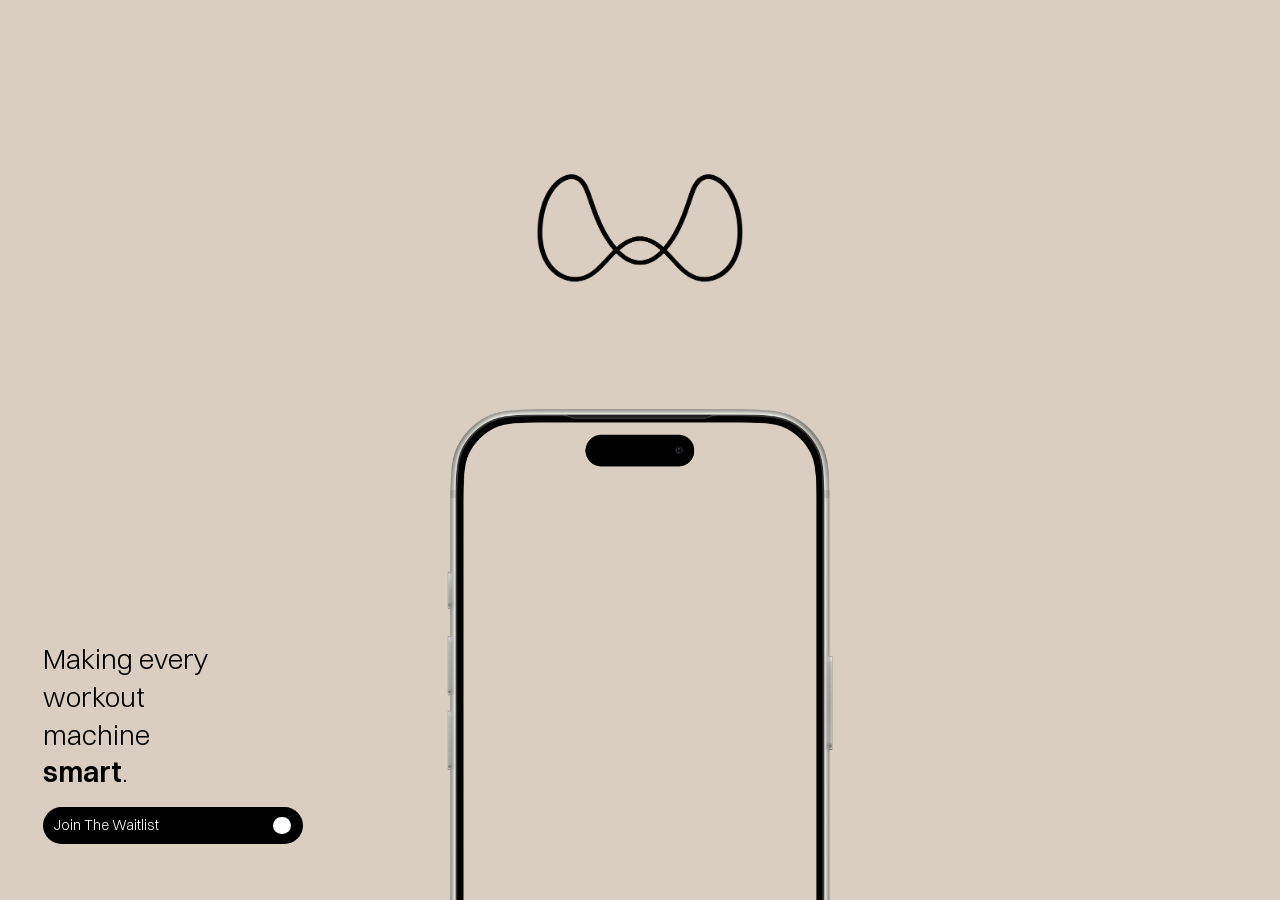
==== index.html @ 8e2dcf3c "1.0.2026 | first update" ====
<!DOCTYPE html>
<html lang="en">
<head>
<meta charset="utf-8">
<meta name="viewport" content="width=device-width, initial-scale=1, viewport-fit=cover">
<title>GymAI — Making every workout machine smart.</title>
<meta name="description" content="GymAI is making every workout machine smart. Join the waitlist.">
<meta name="theme-color" content="#dacec2">

<meta property="og:title" content="GymAI">
<meta property="og:description" content="Making every workout machine smart.">
<meta property="og:type" content="website">

<link rel="icon" href="Assets/gymai_logo_transparent_v02_8.17.2026.PNG">
<link rel="preload" href="Fonts/Switzer-Light.ttf" as="font" type="font/ttf" crossorigin>
<link rel="preload" href="Fonts/Switzer-Semibold.ttf" as="font" type="font/ttf" crossorigin>
<link rel="stylesheet" href="styles.css">
</head>
<body>

  <main class="stage">

    <!-- Logo — desktop: 288px @ y119, centered · mobile: 204px @ y102, centered -->
    <img class="logo"
         src="Assets/gymai_logo_transparent_v02_8.17.2026.PNG"
         alt="GymAI">

    <!-- Phone mockup. The PNG has a transparent screen aperture; .phone-screen sits
         behind it and is where the product video goes. -->
    <div class="phone">
      <div class="phone-screen">
        <!-- PRODUCT VIDEO — drop the file in Assets/ and uncomment.
        <video class="phone-video"
               autoplay muted loop playsinline
               preload="metadata"
               poster="Assets/product-poster.jpg">
          <source src="Assets/product.webm" type="video/webm">
          <source src="Assets/product.mp4"  type="video/mp4">
        </video>
        -->
      </div>
      <img class="phone-frame"
           src="Assets/iPhone%2017%20Pro%20Silver%20(2).png"
           alt=""
           aria-hidden="true">
    </div>

    <!-- Copy + CTA. Desktop: bottom-left, 32px. Mobile: tagline centered under the
         logo at 16px, CTA pinned to the bottom-left. -->
    <p class="tagline">Making every workout machine <strong>smart</strong>.</p>

    <a class="cta" href="#waitlist">
      <span class="cta-label">Join The Waitlist</span>
      <span class="cta-dot" aria-hidden="true"></span>
    </a>

  </main>

</body>
</html>
---- styles.css ----
/* ==========================================================================
   GymAI — landing page
   Built 1:1 from the Figma frames:
     desktop  "Desktop - 1"          1440 x 1024   (node 3:6)
     mobile   "iPhone 14 & 15 Pro"    393 x  852   (node 4:107)

   Layout model
   ------------
   Every measurement below is the literal Figma pixel value multiplied by a
   single scale unit `--s`, so the composition keeps its exact proportions at
   any viewport size instead of reflowing.

     desktop  --s = min(100svh/1024, 100vw/1000)
     mobile   --s = min(100vw/393,   100svh/700)

   On desktop the scale is height-driven (the width term only engages below
   ~1000px), which is what keeps the phone occupying the same percentage of
   the screen as it does in the design — 89.5% of viewport height, top edge
   at 44.9%. On mobile it is width-driven, holding the phone at 90.6% of
   viewport width, and only shrinks on unusually short viewports.

   Elements are anchored the way the design reads: logo and phone to the top,
   copy and CTA to the bottom-left, so nothing collides as the window changes.
   ========================================================================== */

@font-face {
  font-family: "Switzer";
  src: url("Fonts/Switzer-Light.ttf") format("truetype");
  font-weight: 300;
  font-style: normal;
  font-display: swap;
}

@font-face {
  font-family: "Switzer";
  src: url("Fonts/Switzer-Semibold.ttf") format("truetype");
  font-weight: 600;
  font-style: normal;
  font-display: swap;
}

:root {
  --beige: #dacec2;
  --ink: #000000;
  --on-ink: #ffffff;

  /* Screen aperture of "iPhone 17 Pro Silver (2).png" (1319 x 2748), measured
     from the alpha channel: x 57–1262, y 63–2684, corner radius ~190px. */
  --screen-left: 4.322%;
  --screen-top: 2.293%;
  --screen-width: 91.433%;
  --screen-height: 95.415%;
  --screen-radius-ratio: 0.14405; /* 190 / 1319, i.e. a fraction of phone width */
}

*,
*::before,
*::after {
  box-sizing: border-box;
}

html,
body {
  height: 100%;
  margin: 0;
}

body {
  background: var(--beige);
  color: var(--ink);
  font-family: "Switzer", system-ui, -apple-system, "Segoe UI", sans-serif;
  font-weight: 300;
  -webkit-font-smoothing: antialiased;
  -moz-osx-font-smoothing: grayscale;
  text-rendering: optimizeLegibility;
}

/* --------------------------------------------------------------------------
   Stage — mobile first (Figma frame 393 x 852)
   -------------------------------------------------------------------------- */

.stage {
  --s: min(100vw / 393, 100vh / 700);
  --s: min(100vw / 393, 100svh / 700);
  --pw: calc(356 * var(--s)); /* phone width */

  position: relative;
  width: 100%;
  height: 100vh;
  height: 100svh;
  overflow: hidden;
}

/* Logo — 204 square, centered, top 102 */
.logo {
  position: absolute;
  top: calc(102 * var(--s));
  left: 50%;
  transform: translateX(-50%);
  width: calc(204 * var(--s));
  height: calc(204 * var(--s));
  object-fit: contain;
  pointer-events: none;
  user-select: none;
}

/* Phone — 356 wide, top 355, horizontally centered, bleeding off the bottom */
.phone {
  position: absolute;
  top: calc(355 * var(--s));
  left: 50%;
  transform: translateX(-50%);
  width: var(--pw);
}

.phone-frame {
  position: relative;
  z-index: 1;
  display: block;
  width: 100%;
  height: auto;
  pointer-events: none;
  user-select: none;
}

/* Sits behind the frame and shows through its transparent screen aperture. */
.phone-screen {
  position: absolute;
  z-index: 0;
  top: var(--screen-top);
  left: var(--screen-left);
  width: var(--screen-width);
  height: var(--screen-height);
  overflow: hidden;
  border-radius: calc(var(--pw) * var(--screen-radius-ratio));
}

.phone-video {
  display: block;
  width: 100%;
  height: 100%;
  object-fit: cover;
}

/* Tagline — 16px, centered, block centre at y 306, 203 wide */
.tagline {
  position: absolute;
  top: calc(306 * var(--s));
  left: 50%;
  transform: translate(-50%, -50%);
  width: calc(203 * var(--s));
  margin: 0;
  font-size: calc(16 * var(--s));
  line-height: 1.34;
  text-align: center;
  text-wrap: pretty;
}

.tagline strong {
  font-weight: 600;
}

/* CTA pill — 235 x 42, radius 45, left 15, 20 from the bottom */
.cta {
  position: absolute;
  left: calc(15 * var(--s));
  bottom: calc(20 * var(--s));
  z-index: 2;

  display: flex;
  align-items: center;
  justify-content: space-between;
  width: calc(235 * var(--s));
  height: calc(42 * var(--s));
  padding: 0 calc(13 * var(--s)) 0 calc(15 * var(--s));

  background: var(--ink);
  border-radius: calc(45 * var(--s));
  color: var(--on-ink);
  text-decoration: none;
}

.cta-label {
  font-size: calc(16 * var(--s));
  line-height: 1;
  white-space: nowrap;
}

.cta-dot {
  flex: none;
  width: calc(20 * var(--s));
  height: calc(20 * var(--s));
  background: var(--on-ink);
  border-radius: 50%;
}

.cta:focus-visible {
  outline: calc(2 * var(--s)) solid var(--ink);
  outline-offset: calc(3 * var(--s));
}

/* --------------------------------------------------------------------------
   Desktop (Figma frame 1440 x 1024)
   -------------------------------------------------------------------------- */

@media (min-width: 768px) {

  .stage {
    --s: min(100vh / 1024, 100vw / 1000);
    --s: min(100svh / 1024, 100vw / 1000);
    /* 916 tall at the PNG's 1319:2748 ratio => 439.7 wide (Figma: 439.06) */
    --pw: calc(439.7 * var(--s));
  }

  /* Logo — 288 square, centered, top 119 */
  .logo {
    top: calc(119 * var(--s));
    width: calc(288 * var(--s));
    height: calc(288 * var(--s));
  }

  /* Phone — top 460 (44.92% of the frame), 916 tall (89.45%) */
  .phone {
    top: calc(460 * var(--s));
  }

  /* Headline — 32px, left 49, 203 wide, baseline block ending 124 from the
     bottom (18 above the CTA) */
  .tagline {
    top: auto;
    bottom: calc(124 * var(--s));
    left: calc(49 * var(--s));
    transform: none;
    width: calc(203 * var(--s));
    font-size: calc(32 * var(--s));
    text-align: left;
  }

  /* CTA pill — 296 x 42, left 49, 64 from the bottom */
  .cta {
    left: calc(49 * var(--s));
    bottom: calc(64 * var(--s));
    width: calc(296 * var(--s));
    padding: 0 calc(14 * var(--s)) 0 calc(12 * var(--s));
  }
}
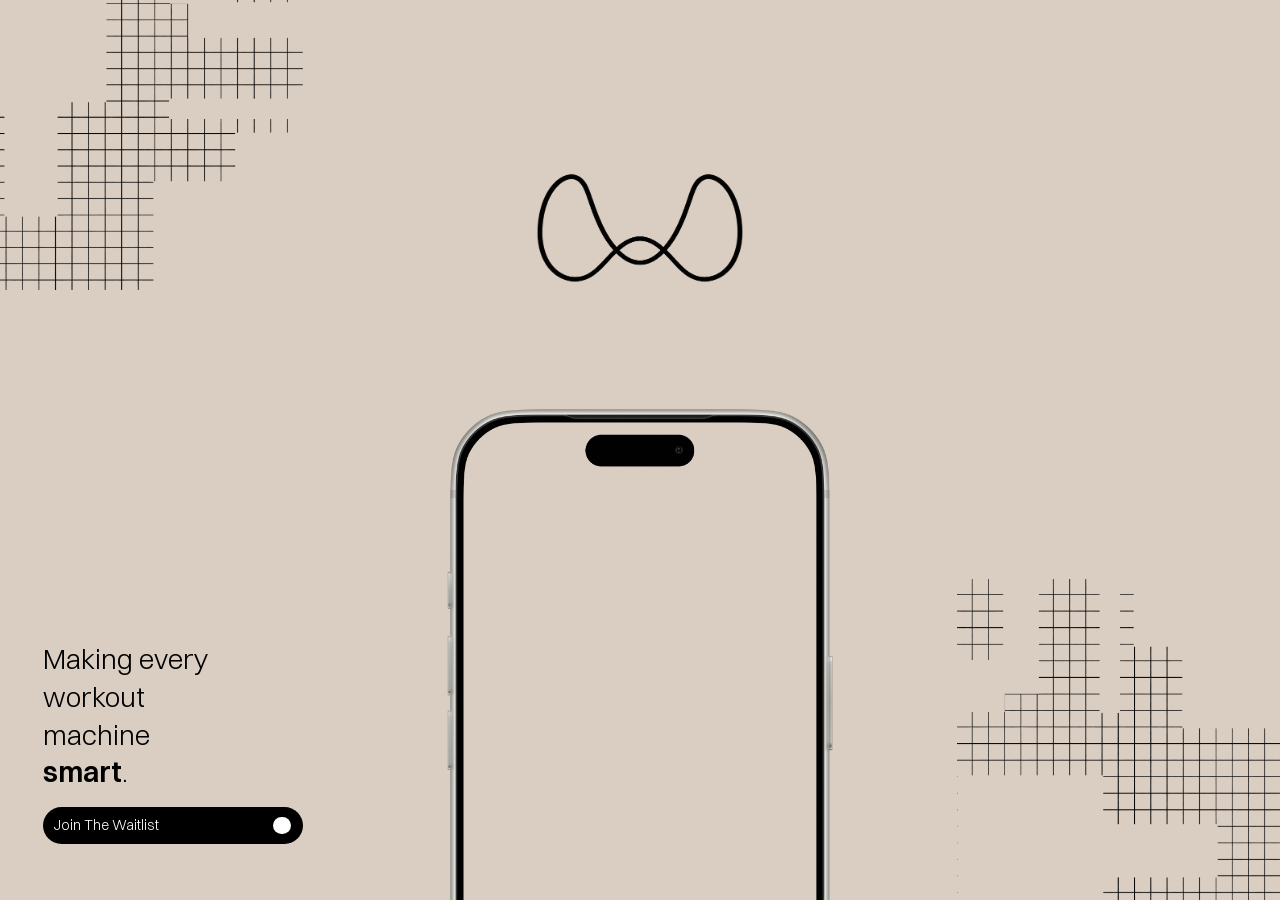
==== commit 78a39883: "1.1.2026 | Squares" ====
--- a/index.html
+++ b/index.html
@@ -19,6 +19,12 @@
 <body>
 
   <main class="stage">
+
+    <!-- Corner grid motifs. Bottom layer, so on mobile the phone tucks in front
+         of the bottom-right one rather than being drawn over. Top-left is the
+         same asset rotated 90deg clockwise. -->
+    <img class="squares squares-tl" src="Assets/squares.png" alt="" aria-hidden="true">
+    <img class="squares squares-br" src="Assets/squares.png" alt="" aria-hidden="true">
 
     <!-- Logo — desktop: 288px @ y119, centered · mobile: 204px @ y102, centered -->
     <img class="logo"
--- a/styles.css
+++ b/styles.css
@@ -123,10 +123,13 @@
   user-select: none;
 }
 
-/* Sits behind the frame and shows through its transparent screen aperture. */
+/* Sits behind the frame and shows through its transparent screen aperture.
+   Opaque so the corner grids never bleed through the display; the video, once
+   added, covers this fill entirely. */
 .phone-screen {
   position: absolute;
   z-index: 0;
+  background: var(--beige);
   top: var(--screen-top);
   left: var(--screen-left);
   width: var(--screen-width);
@@ -197,6 +200,36 @@
 .cta:focus-visible {
   outline: calc(2 * var(--s)) solid var(--ink);
   outline-offset: calc(3 * var(--s));
+}
+
+/* Corner grid motifs — squares.png (1081 square, transparent, black lines).
+   Anchored to the corners so they stay tucked into them at any viewport size,
+   bleeding off-canvas by the same amount as the design. First in the DOM, so
+   everything else paints over them.
+
+   Mobile sizing is my own adaptation: the mobile Figma frame has not been
+   updated with these yet, so the desktop bleed ratios are carried over at a
+   size that suits the 393-wide frame. On mobile the phone fills the
+   bottom-right corner, so that motif tucks in behind the device. */
+.squares {
+  position: absolute;
+  pointer-events: none;
+  user-select: none;
+}
+
+.squares-tl {
+  top: calc(-26 * var(--s));
+  left: calc(-18 * var(--s));
+  width: calc(200 * var(--s));
+  height: calc(200 * var(--s));
+  transform: rotate(90deg);
+}
+
+.squares-br {
+  right: calc(-6.5 * var(--s));
+  bottom: calc(-7.7 * var(--s));
+  width: calc(200 * var(--s));
+  height: calc(200 * var(--s));
 }
 
 /* --------------------------------------------------------------------------
@@ -243,4 +276,23 @@
     width: calc(296 * var(--s));
     padding: 0 calc(14 * var(--s)) 0 calc(12 * var(--s));
   }
-}
+
+  /* Corner grids — exact Figma geometry.
+     Top-left  (10:242): 379.816 square, rotated 90deg CW, spanning
+                         x -34.817 -> 345, y -50 -> 329.816
+     Bottom-right (10:241): 380.297 square at x 1072, y 658.299, i.e. 12.297
+                         past the right edge and 14.596 past the bottom */
+  .squares-tl {
+    top: calc(-50 * var(--s));
+    left: calc(-34.817 * var(--s));
+    width: calc(379.816 * var(--s));
+    height: calc(379.816 * var(--s));
+  }
+
+  .squares-br {
+    right: calc(-12.297 * var(--s));
+    bottom: calc(-14.596 * var(--s));
+    width: calc(380.297 * var(--s));
+    height: calc(380.297 * var(--s));
+  }
+}
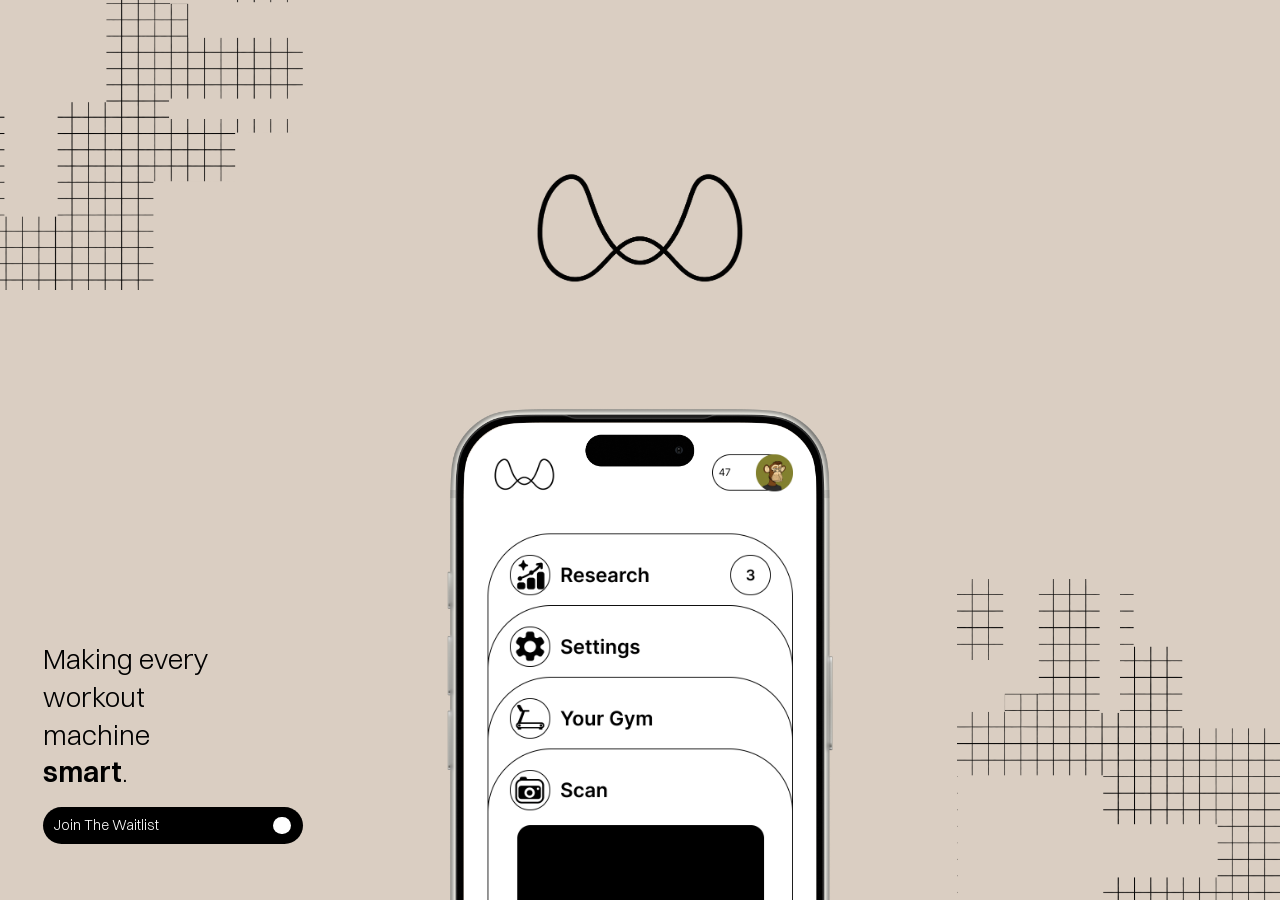
==== commit 223a4ca0: "1.02.2026 | Waitlist" ====
--- a/index.html
+++ b/index.html
@@ -35,7 +35,14 @@
          behind it and is where the product video goes. -->
     <div class="phone">
       <div class="phone-screen">
-        <!-- PRODUCT VIDEO — drop the file in Assets/ and uncomment.
+        <!-- App homescreen. The source is 1720x3728 (0.4614) against a 0.4600
+             aperture, so `cover` fills it with a sub-pixel crop at any size. -->
+        <img class="phone-shot"
+             src="Assets/GymAI%20Homescreen%20v2.png"
+             alt="The GymAI app homescreen: Research, Settings, Your Gym and Scan.">
+
+        <!-- PRODUCT VIDEO — drop the file in Assets/, uncomment, and delete the
+             .phone-shot image above.
         <video class="phone-video"
                autoplay muted loop playsinline
                preload="metadata"
@@ -55,7 +62,7 @@
          logo at 16px, CTA pinned to the bottom-left. -->
     <p class="tagline">Making every workout machine <strong>smart</strong>.</p>
 
-    <a class="cta" href="#waitlist">
+    <a class="cta" href="waitlist.html">
       <span class="cta-label">Join The Waitlist</span>
       <span class="cta-dot" aria-hidden="true"></span>
     </a>
--- a/styles.css
+++ b/styles.css
@@ -138,11 +138,17 @@
   border-radius: calc(var(--pw) * var(--screen-radius-ratio));
 }
 
-.phone-video {
+.phone-video,
+.phone-shot {
   display: block;
   width: 100%;
   height: 100%;
   object-fit: cover;
+  /* The phone bleeds off the bottom of the stage, so anchor to the top: the
+     status bar and nav cards stay put and any crop is taken off the bottom. */
+  object-position: center top;
+  pointer-events: none;
+  user-select: none;
 }
 
 /* Tagline — 16px, centered, block centre at y 306, 203 wide */
@@ -296,3 +302,245 @@
     height: calc(380.297 * var(--s));
   }
 }
+
+/* ==========================================================================
+   Waitlist + thank-you pages (waitlist.html, thanks.html)
+
+   These are flow-layout rather than the scaled absolute composition used on
+   the landing page: a form has to survive the mobile keyboard opening and
+   long text wrapping, so it is centered in a normal column that can scroll
+   if it ever runs out of room. Sizing uses clamp() against the same beige /
+   ink palette and Switzer faces.
+   ========================================================================== */
+
+.page {
+  position: relative;
+  display: flex;
+  flex-direction: column;
+  align-items: center;
+  justify-content: center;
+  min-height: 100vh;
+  min-height: 100svh;
+  padding: clamp(28px, 6vh, 64px) clamp(20px, 5vw, 48px);
+  overflow: hidden;
+}
+
+/* Corner motifs, sized off the viewport instead of the --s design unit. */
+.page .squares {
+  width: clamp(150px, 26vmin, 340px);
+  height: clamp(150px, 26vmin, 340px);
+}
+
+.page .squares-tl {
+  top: clamp(-44px, -4vmin, -18px);
+  left: clamp(-32px, -3vmin, -12px);
+  transform: rotate(90deg);
+}
+
+.page .squares-br {
+  right: clamp(-16px, -1.4vmin, -5px);
+  bottom: clamp(-18px, -1.6vmin, -6px);
+}
+
+.panel {
+  position: relative;
+  z-index: 1;
+  width: 100%;
+  max-width: 460px;
+  text-align: center;
+}
+
+.panel-logo {
+  display: block;
+  width: clamp(112px, 22vmin, 176px);
+  height: clamp(112px, 22vmin, 176px);
+  margin: 0 auto clamp(8px, 2vh, 20px);
+  object-fit: contain;
+  user-select: none;
+}
+
+.panel-title {
+  margin: 0;
+  font-size: clamp(26px, 5.4vw, 40px);
+  font-weight: 300;
+  line-height: 1.14;
+  letter-spacing: -0.01em;
+}
+
+.panel-title strong {
+  font-weight: 600;
+}
+
+.panel-sub {
+  margin: clamp(10px, 1.8vh, 16px) auto 0;
+  max-width: 34ch;
+  font-size: clamp(14px, 1.6vw, 17px);
+  line-height: 1.5;
+  text-wrap: pretty;
+  opacity: 0.72;
+}
+
+/* --- Form ---------------------------------------------------------------- */
+
+.form {
+  display: flex;
+  flex-wrap: wrap;
+  gap: clamp(10px, 1.6vh, 14px);
+  width: 100%;
+  max-width: 420px;
+  margin: clamp(22px, 4vh, 34px) auto 0;
+}
+
+/* Off-screen bot trap. Never shown, never focusable by keyboard. */
+.hp {
+  position: absolute;
+  left: -9999px;
+  width: 1px;
+  height: 1px;
+  opacity: 0;
+}
+
+.field {
+  flex: 1 1 100%;
+  min-width: 0;
+  height: 48px;
+  padding: 0 20px;
+  border: 1px solid rgba(0, 0, 0, 0.35);
+  border-radius: 45px;
+  background: transparent;
+  color: var(--ink);
+  font-family: inherit;
+  font-size: 16px; /* 16px or larger stops iOS Safari zooming on focus */
+  font-weight: 300;
+  line-height: 1;
+  transition: border-color 0.2s ease;
+}
+
+.field::placeholder {
+  color: rgba(0, 0, 0, 0.45);
+}
+
+.field:focus {
+  outline: none;
+  border-color: var(--ink);
+  box-shadow: inset 0 0 0 1px var(--ink);
+}
+
+/* Same pill as the landing-page CTA, sized for flow layout. */
+.submit {
+  display: flex;
+  flex: 1 1 100%;
+  align-items: center;
+  justify-content: space-between;
+  height: 48px;
+  padding: 0 14px 0 22px;
+  border: 0;
+  border-radius: 45px;
+  background: var(--ink);
+  color: var(--on-ink);
+  font-family: inherit;
+  font-size: 16px;
+  font-weight: 300;
+  line-height: 1;
+  text-decoration: none;
+  cursor: pointer;
+}
+
+/* The base .cta-dot is sized in design units (--s), which only exist inside
+   .stage — these pages are flow-layout, so give it a fixed size here. */
+.submit .cta-dot,
+.back .cta-dot {
+  flex: none;
+  width: 20px;
+  height: 20px;
+}
+
+.submit:disabled {
+  cursor: default;
+  opacity: 0.55;
+}
+
+.field:focus-visible,
+.submit:focus-visible {
+  outline: 2px solid var(--ink);
+  outline-offset: 3px;
+}
+
+/* Status line. Reserves its own height so the layout does not jump when a
+   message appears. */
+.status {
+  flex: 1 1 100%;
+  min-height: 1.4em;
+  margin: 0;
+  font-size: 14px;
+  line-height: 1.4;
+  text-align: left;
+}
+
+.status:empty {
+  visibility: hidden;
+}
+
+.status[data-state="error"] {
+  color: #8f2d19;
+}
+
+/* --- Thank-you page ------------------------------------------------------ */
+
+.tick {
+  display: flex;
+  align-items: center;
+  justify-content: center;
+  width: clamp(52px, 11vmin, 68px);
+  height: clamp(52px, 11vmin, 68px);
+  margin: 0 auto clamp(16px, 3vh, 26px);
+  border-radius: 50%;
+  background: var(--ink);
+  color: var(--on-ink);
+}
+
+.tick svg {
+  width: 46%;
+  height: 46%;
+}
+
+.back {
+  display: inline-flex;
+  align-items: center;
+  gap: 10px;
+  height: 48px;
+  margin-top: clamp(22px, 4vh, 34px);
+  padding: 0 14px 0 22px;
+  border-radius: 45px;
+  background: var(--ink);
+  color: var(--on-ink);
+  font-size: 16px;
+  text-decoration: none;
+}
+
+.back:focus-visible {
+  outline: 2px solid var(--ink);
+  outline-offset: 3px;
+}
+
+/* Desktop: input and button sit side by side once there is room. */
+@media (min-width: 560px) {
+  .field {
+    flex: 1 1 0;
+  }
+
+  .submit {
+    flex: 0 0 auto;
+    justify-content: center;
+    gap: 12px;
+  }
+}
+
+@media (prefers-reduced-motion: reduce) {
+  *,
+  *::before,
+  *::after {
+    animation-duration: 0.01ms !important;
+    transition-duration: 0.01ms !important;
+  }
+}
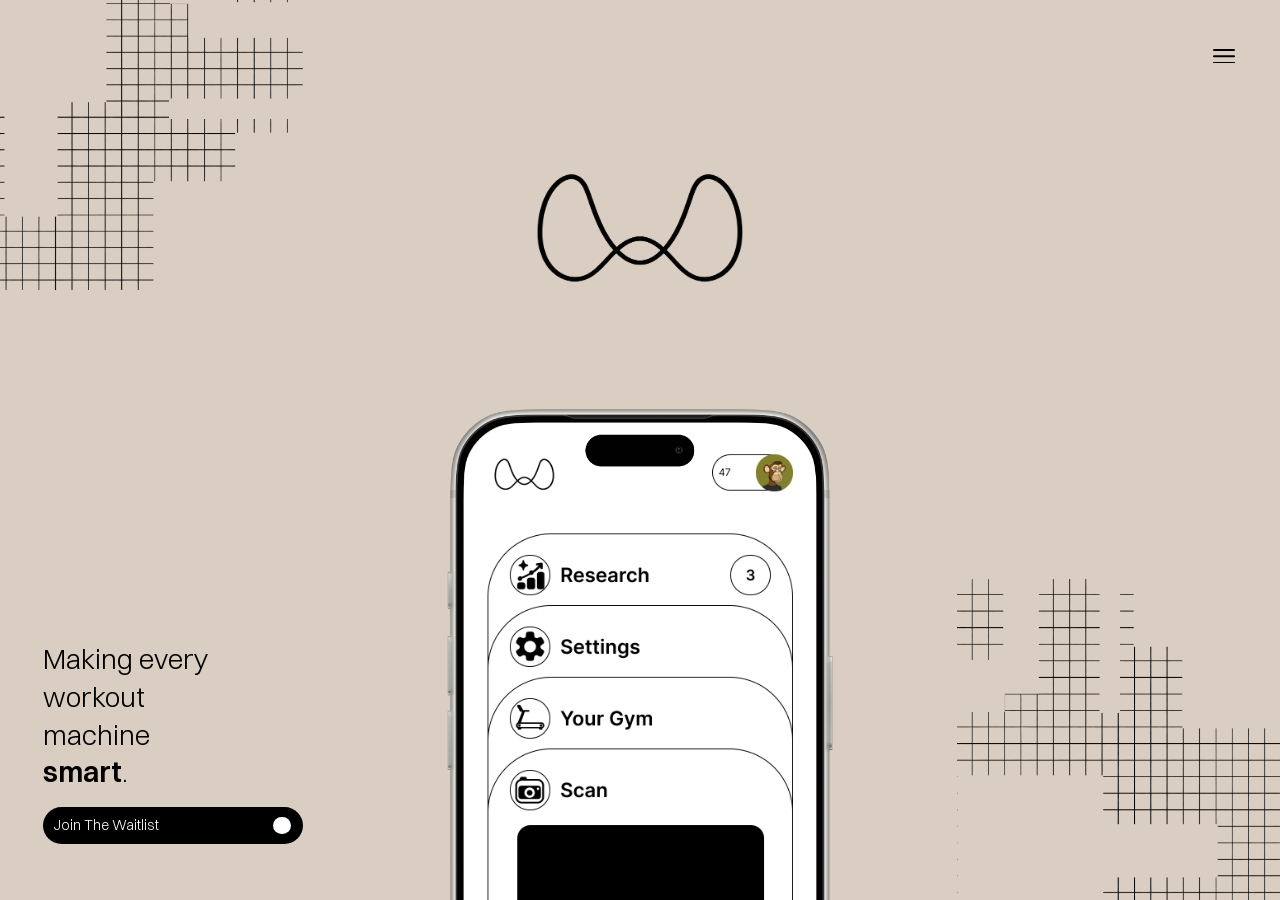
==== commit e4d83c6d: "1.03.2026 | Careers Adds a Careers page and the menu that reaches it.  Navigation (nav.js, new)   Th" ====
--- a/index.html
+++ b/index.html
@@ -69,5 +69,7 @@
 
   </main>
 
+  <script src="nav.js"></script>
+
 </body>
 </html>
--- a/styles.css
+++ b/styles.css
@@ -57,6 +57,13 @@
 *::before,
 *::after {
   box-sizing: border-box;
+}
+
+/* An author `display` beats the UA stylesheet's `[hidden] { display: none }`,
+   so anything given a display value here — .c-form, for one — would ignore the
+   hidden attribute the pages toggle it with. Restate it, louder. */
+[hidden] {
+  display: none !important;
 }
 
 html,
@@ -544,3 +551,770 @@
     transition-duration: 0.01ms !important;
   }
 }
+
+/* ==========================================================================
+   Navigation — hamburger + drop-down panel (nav.js)
+
+   Three lines pinned to the top-right of every page. Pressing them drops a
+   black panel down over the top of the viewport. The panel is ink-black on
+   every page, so the bars flip to white while it is open; otherwise they use
+   `--nav-ink`, which each page sets for the background it sits on.
+   ========================================================================== */
+
+:root {
+  --nav-ink: var(--ink);
+  --nav-gutter: clamp(16px, 3.2vw, 34px);
+}
+
+/* Freeze the page behind an open panel so a scroll gesture on the menu does
+   not run the content underneath it. */
+html.nav-locked,
+html.nav-locked body {
+  overflow: hidden;
+}
+
+.nav {
+  position: fixed;
+  inset: 0 0 auto 0;
+  z-index: 90;
+  /* The bar is only the strip the toggle occupies — everything below it stays
+     clickable until the panel is actually open. */
+  height: 0;
+  pointer-events: none;
+}
+
+.nav > * {
+  pointer-events: auto;
+}
+
+/* --- The three lines ----------------------------------------------------- */
+
+.nav-toggle {
+  position: absolute;
+  top: var(--nav-gutter);
+  right: var(--nav-gutter);
+  z-index: 2; /* above the panel, so it becomes the close button */
+
+  display: flex;
+  align-items: center;
+  justify-content: center;
+  width: 44px;
+  height: 44px;
+  padding: 0;
+  border: 0;
+  border-radius: 50%;
+  background: transparent;
+  color: var(--nav-ink);
+  cursor: pointer;
+  -webkit-tap-highlight-color: transparent;
+}
+
+.nav[data-open] .nav-toggle {
+  color: var(--on-ink);
+}
+
+.nav-bars {
+  position: relative;
+  display: block;
+  width: 22px;
+  height: 14px;
+}
+
+.nav-bars i {
+  position: absolute;
+  left: 0;
+  width: 100%;
+  height: 1.5px;
+  border-radius: 2px;
+  background: currentColor;
+  transition: transform 0.28s cubic-bezier(0.2, 0.7, 0.2, 1),
+              opacity 0.16s ease;
+}
+
+.nav-bars i:nth-child(1) { top: 0; }
+.nav-bars i:nth-child(2) { top: 50%; transform: translateY(-50%); }
+.nav-bars i:nth-child(3) { bottom: 0; }
+
+/* Open: the outer two cross, the middle one drops out. */
+.nav[data-open] .nav-bars i:nth-child(1) {
+  transform: translateY(6.25px) rotate(45deg);
+}
+
+.nav[data-open] .nav-bars i:nth-child(2) {
+  opacity: 0;
+}
+
+.nav[data-open] .nav-bars i:nth-child(3) {
+  transform: translateY(-6.25px) rotate(-45deg);
+}
+
+.nav-toggle:focus-visible {
+  outline: 2px solid currentColor;
+  outline-offset: 2px;
+}
+
+/* --- The panel ----------------------------------------------------------- */
+
+.nav-scrim {
+  position: fixed;
+  inset: 0;
+  z-index: 0;
+  background: rgba(0, 0, 0, 0.42);
+  opacity: 0;
+  transition: opacity 0.3s ease;
+}
+
+.nav[data-open] .nav-scrim {
+  opacity: 1;
+}
+
+.nav-panel {
+  position: relative;
+  z-index: 1;
+  padding: calc(var(--nav-gutter) + 46px) 0 clamp(24px, 4vh, 40px);
+  background: var(--ink);
+  color: var(--on-ink);
+  border-radius: 0 0 clamp(18px, 2.4vw, 28px) clamp(18px, 2.4vw, 28px);
+  /* Follows the rounded corners, and is the only thing separating the panel
+     from the page on Careers, where both are black. */
+  box-shadow: 0 1px 0 rgba(255, 255, 255, 0.16);
+  transform: translateY(-101%);
+  transition: transform 0.34s cubic-bezier(0.22, 0.68, 0.2, 1);
+}
+
+.nav[data-open] .nav-panel {
+  transform: translateY(0);
+}
+
+.nav-links {
+  display: flex;
+  flex-direction: column;
+  align-items: flex-start;
+  gap: clamp(2px, 0.8vh, 8px);
+  width: 100%;
+  max-width: 1120px;
+  margin: 0 auto;
+  padding: 0 clamp(20px, 5vw, 48px);
+  list-style: none;
+}
+
+.nav-item {
+  /* Each line follows the panel down a beat behind the one above it. */
+  opacity: 0;
+  transform: translateY(-10px);
+  transition: opacity 0.3s ease, transform 0.3s ease;
+  transition-delay: calc(var(--i) * 45ms + 60ms);
+}
+
+.nav[data-open] .nav-item {
+  opacity: 1;
+  transform: none;
+}
+
+.nav-link {
+  display: inline-flex;
+  align-items: center;
+  gap: 14px;
+  padding: clamp(6px, 1vh, 10px) 0;
+  color: var(--on-ink);
+  font-size: clamp(30px, 6.2vw, 52px);
+  font-weight: 300;
+  letter-spacing: -0.025em;
+  line-height: 1.1;
+  text-decoration: none;
+}
+
+.nav-link-label {
+  position: relative;
+}
+
+/* Hairline that draws itself in on hover — the whole hover treatment. */
+.nav-link-label::after {
+  content: "";
+  position: absolute;
+  left: 0;
+  right: 0;
+  bottom: -0.06em;
+  height: 1px;
+  background: currentColor;
+  transform: scaleX(0);
+  transform-origin: left;
+  transition: transform 0.28s cubic-bezier(0.2, 0.7, 0.2, 1);
+}
+
+.nav-link:hover .nav-link-label::after,
+.nav-link:focus-visible .nav-link-label::after,
+.nav-link[aria-current="page"] .nav-link-label::after {
+  transform: scaleX(1);
+}
+
+.nav-link[aria-current="page"] {
+  opacity: 0.55;
+}
+
+/* The waitlist entry: same pill as the landing-page CTA, inverted. */
+.nav-link-pill {
+  margin-top: clamp(12px, 2.2vh, 22px);
+  padding: 0 12px 0 22px;
+  height: 48px;
+  border-radius: 45px;
+  background: var(--on-ink);
+  color: var(--ink);
+  font-size: 16px;
+  letter-spacing: 0;
+}
+
+.nav-link-pill .cta-dot {
+  flex: none;
+  width: 20px;
+  height: 20px;
+  background: var(--ink);
+}
+
+.nav-link-pill .nav-link-label::after {
+  display: none;
+}
+
+.nav-link:focus-visible {
+  outline: 2px solid currentColor;
+  outline-offset: 4px;
+}
+
+.nav-foot {
+  width: 100%;
+  max-width: 1120px;
+  margin: clamp(22px, 4vh, 40px) auto 0;
+  padding: clamp(14px, 2vh, 20px) clamp(20px, 5vw, 48px) 0;
+  border-top: 1px solid rgba(255, 255, 255, 0.16);
+  font-size: 13px;
+  line-height: 1.4;
+  opacity: 0.5;
+}
+
+@media (min-width: 768px) {
+  .nav-panel {
+    padding-top: calc(var(--nav-gutter) + 34px);
+  }
+
+}
+
+/* ==========================================================================
+   Careers (careers.html)
+
+   The one page on the site that inverts the palette: ink black ground, white
+   type, hairline rules. Everything else is carried over — Switzer, the pill
+   with the dot, the corner grid motif (inverted so its black lines read as
+   white against the black).
+
+   Layout is a flow document rather than the landing page's scaled composition
+   — it has to hold an unknown number of roles and a form.
+   ========================================================================== */
+
+body.careers {
+  height: auto;
+  background: var(--ink);
+  color: var(--on-ink);
+
+  --nav-ink: var(--on-ink);
+  --hair: rgba(255, 255, 255, 0.16);
+  --muted: rgba(255, 255, 255, 0.62);
+}
+
+/* Shared measure. Everything on the page lines up against this column. */
+.c-wrap {
+  width: 100%;
+  max-width: 1120px;
+  margin: 0 auto;
+  padding: 0 clamp(20px, 5vw, 48px);
+}
+
+/* --- Hero ---------------------------------------------------------------- */
+
+.c-hero {
+  position: relative;
+  display: flex;
+  flex-direction: column;
+  justify-content: center;
+  min-height: 100vh;
+  min-height: 100svh;
+  overflow: hidden;
+  padding: clamp(96px, 16vh, 160px) 0 clamp(48px, 8vh, 90px);
+}
+
+/* The corner grids again. squares.png is black line art, so it is inverted to
+   white and dropped back to a whisper — present, never competing with the
+   wordmark. */
+.c-hero .squares {
+  width: clamp(170px, 30vmin, 420px);
+  height: clamp(170px, 30vmin, 420px);
+  filter: invert(1);
+  opacity: 0.14;
+}
+
+.c-hero .squares-tl {
+  top: clamp(-46px, -4vmin, -20px);
+  left: clamp(-34px, -3vmin, -14px);
+  transform: rotate(90deg);
+}
+
+.c-hero .squares-br {
+  right: clamp(-18px, -1.5vmin, -6px);
+  bottom: clamp(-20px, -1.7vmin, -7px);
+}
+
+.c-hero-inner {
+  position: relative;
+  z-index: 1;
+}
+
+.c-eyebrow {
+  display: flex;
+  align-items: center;
+  gap: 10px;
+  margin: 0 0 clamp(18px, 3vh, 30px);
+  font-size: 13px;
+  letter-spacing: 0.14em;
+  text-transform: uppercase;
+  color: var(--muted);
+}
+
+.c-eyebrow::before {
+  content: "";
+  width: 7px;
+  height: 7px;
+  border-radius: 50%;
+  background: var(--on-ink);
+}
+
+/* The word itself. Scales from the viewport so it always fills the measure. */
+.c-title {
+  margin: 0;
+  font-size: clamp(64px, 16.5vw, 200px);
+  font-weight: 600;
+  letter-spacing: -0.045em;
+  line-height: 0.88;
+}
+
+.c-lede {
+  max-width: 46ch;
+  margin: clamp(22px, 4vh, 36px) 0 0;
+  font-size: clamp(16px, 1.9vw, 21px);
+  line-height: 1.5;
+  color: var(--muted);
+  text-wrap: pretty;
+}
+
+.c-hero-actions {
+  display: flex;
+  flex-wrap: wrap;
+  gap: 12px;
+  margin-top: clamp(28px, 5vh, 44px);
+}
+
+/* --- Pills (on black) ---------------------------------------------------- */
+
+.c-pill {
+  display: inline-flex;
+  align-items: center;
+  justify-content: space-between;
+  gap: 14px;
+  height: 48px;
+  padding: 0 14px 0 22px;
+  border: 1px solid transparent;
+  border-radius: 45px;
+  font-family: inherit;
+  font-size: 16px;
+  font-weight: 300;
+  line-height: 1;
+  text-decoration: none;
+  cursor: pointer;
+  transition: opacity 0.2s ease, background-color 0.2s ease, border-color 0.2s ease;
+}
+
+/* Filled: white on black — the inverse of the landing-page CTA. */
+.c-pill-solid {
+  background: var(--on-ink);
+  color: var(--ink);
+}
+
+.c-pill-solid .cta-dot {
+  flex: none;
+  width: 20px;
+  height: 20px;
+  background: var(--ink);
+}
+
+.c-pill-solid:hover {
+  opacity: 0.86;
+}
+
+/* Outline: hairline border, fills faintly on hover. */
+.c-pill-ghost {
+  background: transparent;
+  border-color: var(--hair);
+  color: var(--on-ink);
+}
+
+.c-pill-ghost:hover {
+  background: rgba(255, 255, 255, 0.07);
+  border-color: rgba(255, 255, 255, 0.4);
+}
+
+.c-pill:focus-visible {
+  outline: 2px solid var(--on-ink);
+  outline-offset: 3px;
+}
+
+/* --- Section scaffolding ------------------------------------------------- */
+
+.c-section {
+  padding: clamp(56px, 10vh, 110px) 0;
+  border-top: 1px solid var(--hair);
+}
+
+.c-section-head {
+  display: flex;
+  flex-wrap: wrap;
+  align-items: baseline;
+  justify-content: space-between;
+  gap: 12px;
+  margin-bottom: clamp(28px, 5vh, 48px);
+}
+
+.c-section-title {
+  margin: 0;
+  font-size: clamp(28px, 4.6vw, 46px);
+  font-weight: 300;
+  letter-spacing: -0.03em;
+  line-height: 1.05;
+}
+
+.c-section-title strong {
+  font-weight: 600;
+}
+
+.c-section-note {
+  margin: 0;
+  font-size: 14px;
+  color: var(--muted);
+}
+
+/* --- Values row ---------------------------------------------------------- */
+
+.c-grid {
+  display: grid;
+  grid-template-columns: repeat(auto-fit, minmax(230px, 1fr));
+  gap: clamp(24px, 4vw, 48px);
+}
+
+.c-card-title {
+  margin: 0 0 10px;
+  padding-top: 16px;
+  border-top: 1px solid var(--hair);
+  font-size: 17px;
+  font-weight: 600;
+}
+
+.c-card-body {
+  margin: 0;
+  font-size: 15px;
+  line-height: 1.55;
+  color: var(--muted);
+  text-wrap: pretty;
+}
+
+/* --- Open roles ---------------------------------------------------------- */
+
+.role-list {
+  margin: 0;
+  padding: 0;
+  list-style: none;
+  border-top: 1px solid var(--hair);
+}
+
+.role {
+  border-bottom: 1px solid var(--hair);
+}
+
+/* The whole row is the link. Grid rather than flex so the meta column keeps
+   its own alignment when the title wraps. */
+.role-link {
+  display: grid;
+  grid-template-columns: 1fr auto;
+  align-items: center;
+  gap: clamp(12px, 3vw, 40px);
+  padding: clamp(20px, 3.4vh, 30px) clamp(8px, 1.6vw, 18px);
+  margin: 0 clamp(-8px, -1.6vw, -18px);
+  color: var(--on-ink);
+  text-decoration: none;
+  transition: background-color 0.22s ease;
+}
+
+.role-link:hover,
+.role-link:focus-visible {
+  background: rgba(255, 255, 255, 0.05);
+}
+
+.role-link:focus-visible {
+  outline: 1px solid rgba(255, 255, 255, 0.45);
+  outline-offset: -1px;
+}
+
+.role-title {
+  margin: 0;
+  font-size: clamp(20px, 2.9vw, 30px);
+  font-weight: 300;
+  letter-spacing: -0.02em;
+  line-height: 1.2;
+}
+
+.role-meta {
+  display: flex;
+  flex-wrap: wrap;
+  align-items: center;
+  gap: 8px;
+  margin: 8px 0 0;
+  font-size: 14px;
+  color: var(--muted);
+}
+
+/* Middot between each pair of meta values, never trailing. */
+.role-meta span + span::before {
+  content: "·";
+  margin-right: 8px;
+}
+
+.role-arrow {
+  display: flex;
+  align-items: center;
+  justify-content: center;
+  flex: none;
+  width: 42px;
+  height: 42px;
+  border: 1px solid var(--hair);
+  border-radius: 50%;
+  transition: background-color 0.22s ease, border-color 0.22s ease,
+              transform 0.22s cubic-bezier(0.2, 0.7, 0.2, 1);
+}
+
+.role-arrow svg {
+  width: 15px;
+  height: 15px;
+}
+
+.role-link:hover .role-arrow,
+.role-link:focus-visible .role-arrow {
+  background: var(--on-ink);
+  border-color: var(--on-ink);
+  color: var(--ink);
+  transform: translateX(3px);
+}
+
+/* Shown by careers.html when no roles are configured. */
+.roles-empty {
+  margin: 0;
+  padding: clamp(28px, 5vh, 48px) 0;
+  border-bottom: 1px solid var(--hair);
+  font-size: clamp(16px, 2vw, 19px);
+  line-height: 1.5;
+  color: var(--muted);
+}
+
+/* --- Apply --------------------------------------------------------------- */
+
+.c-apply-layout {
+  display: grid;
+  grid-template-columns: 1fr;
+  gap: clamp(28px, 5vw, 64px);
+}
+
+@media (min-width: 900px) {
+  .c-apply-layout {
+    grid-template-columns: minmax(0, 0.8fr) minmax(0, 1fr);
+  }
+}
+
+.c-apply-aside p {
+  margin: 0 0 14px;
+  font-size: 15px;
+  line-height: 1.6;
+  color: var(--muted);
+  max-width: 38ch;
+}
+
+.c-apply-aside a {
+  color: var(--on-ink);
+}
+
+/* Fields, inverted from the waitlist form. */
+.c-form {
+  display: grid;
+  grid-template-columns: repeat(2, minmax(0, 1fr));
+  gap: 14px;
+}
+
+.c-field-row {
+  grid-column: 1 / -1;
+}
+
+@media (max-width: 639px) {
+  .c-form {
+    grid-template-columns: 1fr;
+  }
+}
+
+.c-label {
+  display: block;
+  margin-bottom: 8px;
+  font-size: 13px;
+  letter-spacing: 0.04em;
+  color: var(--muted);
+}
+
+.c-input,
+.c-select,
+.c-textarea {
+  width: 100%;
+  padding: 0 18px;
+  height: 50px;
+  border: 1px solid var(--hair);
+  border-radius: 12px;
+  background: rgba(255, 255, 255, 0.03);
+  color: var(--on-ink);
+  font-family: inherit;
+  font-size: 16px; /* 16px or larger stops iOS Safari zooming on focus */
+  font-weight: 300;
+  line-height: 1;
+  transition: border-color 0.2s ease, background-color 0.2s ease;
+}
+
+.c-textarea {
+  height: auto;
+  min-height: 130px;
+  padding: 15px 18px;
+  line-height: 1.5;
+  resize: vertical;
+}
+
+.c-input::placeholder,
+.c-textarea::placeholder {
+  color: rgba(255, 255, 255, 0.34);
+}
+
+.c-input:focus,
+.c-select:focus,
+.c-textarea:focus {
+  outline: none;
+  border-color: rgba(255, 255, 255, 0.75);
+  background: rgba(255, 255, 255, 0.06);
+}
+
+/* The native arrow is drawn in the OS colour, which on a dark field reads as
+   a smudge — hide it and draw our own chevron. */
+.c-select {
+  appearance: none;
+  -webkit-appearance: none;
+  padding-right: 44px;
+  background-image: url("data:image/svg+xml;charset=utf-8,%3Csvg xmlns='http://www.w3.org/2000/svg' viewBox='0 0 12 8' fill='none' stroke='%23ffffff' stroke-width='1.4'%3E%3Cpath d='M1 1.5L6 6.5L11 1.5'/%3E%3C/svg%3E");
+  background-repeat: no-repeat;
+  background-position: right 18px center;
+  background-size: 12px 8px;
+  cursor: pointer;
+}
+
+/* The dropdown itself is painted by the OS, so it needs explicit colours. */
+.c-select option {
+  background: #111111;
+  color: #ffffff;
+}
+
+.c-actions {
+  grid-column: 1 / -1;
+  display: flex;
+  flex-wrap: wrap;
+  align-items: center;
+  gap: 16px;
+  margin-top: 4px;
+}
+
+.c-submit:disabled {
+  cursor: default;
+  opacity: 0.5;
+}
+
+.c-status {
+  grid-column: 1 / -1;
+  min-height: 1.4em;
+  margin: 0;
+  font-size: 14px;
+  line-height: 1.4;
+  color: var(--muted);
+}
+
+.c-status:empty {
+  visibility: hidden;
+}
+
+.c-status[data-state="error"] {
+  color: #ff9a7b;
+}
+
+.c-status[data-state="success"] {
+  color: var(--on-ink);
+}
+
+/* Google Form embed. Forms render on white, so it sits in a white card that
+   looks deliberate rather than like a hole in the page. */
+.c-embed {
+  overflow: hidden;
+  border-radius: 16px;
+  background: #ffffff;
+}
+
+.c-embed iframe {
+  display: block;
+  width: 100%;
+  height: clamp(720px, 88vh, 1200px);
+  border: 0;
+}
+
+/* --- Footer -------------------------------------------------------------- */
+
+.c-foot {
+  display: flex;
+  flex-wrap: wrap;
+  align-items: center;
+  justify-content: space-between;
+  gap: 16px;
+  padding: clamp(26px, 4vh, 40px) 0;
+  border-top: 1px solid var(--hair);
+  font-size: 14px;
+  color: var(--muted);
+}
+
+.c-foot a {
+  color: var(--on-ink);
+  text-decoration: none;
+  border-bottom: 1px solid var(--hair);
+  padding-bottom: 2px;
+}
+
+.c-foot a:hover {
+  border-bottom-color: var(--on-ink);
+}
+
+/* The mark is black line art on transparent, so it inverts to white here
+   rather than needing a second asset. */
+.c-foot-logo {
+  width: 46px;
+  height: 46px;
+  object-fit: contain;
+  filter: invert(1);
+  opacity: 0.75;
+}
+
+/* The shared thank-you tick is ink-on-white; on this page it inverts. */
+.careers .tick {
+  background: var(--on-ink);
+  color: var(--ink);
+}
